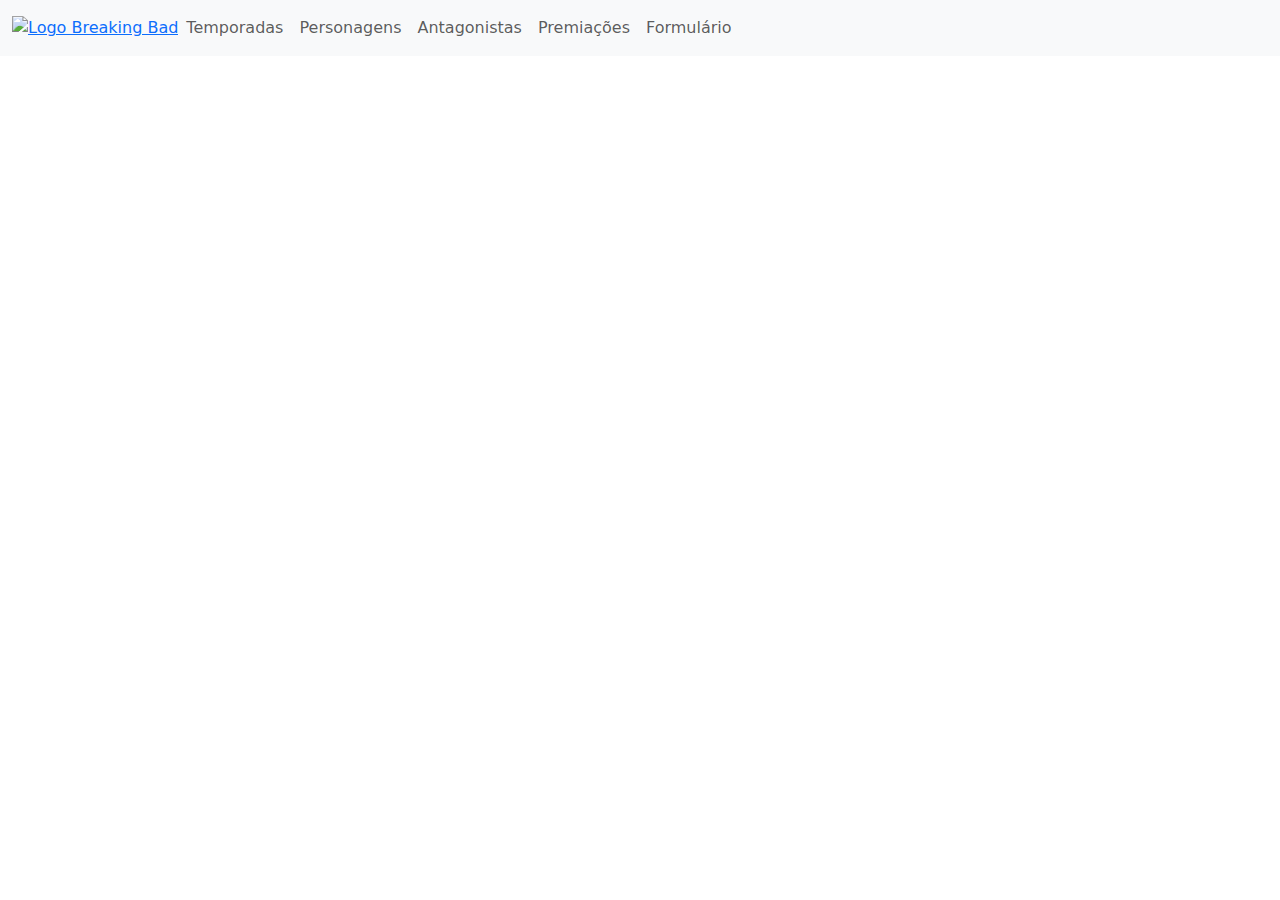
==== WebSite-BreakingBad-main/pages/antagonistas.html @ fd217ec4 "primeiro commit" ====
<!DOCTYPE html>
<html lang="PT-BR">
<head>
    <meta charset="UTF-8">
    <meta name="viewport" content="width=device-width, initial-scale=1.0">
    <link href="https://cdn.jsdelivr.net/npm/bootstrap@5.3.3/dist/css/bootstrap.min.css" rel="stylesheet" integrity="sha384-QWTKZyjpPEjISv5WaRU9OFeRpok6YctnYmDr5pNlyT2bRjXh0JMhjY6hW+ALEwIH" crossorigin="anonymous">
    <link rel="stylesheet" href="style/index.css">
    <title>Antagonista</title>
</head>
<body>
    <header>
        <nav class="navbar navbar-expand-lg bg-body-tertiary">
            <div class="container-fluid">
              <a href="index.html" target="_self"><img src="img/logo-banner-bb.png" alt="Logo Breaking Bad" class="logo"></a>
              <button class="navbar-toggler" type="button" data-bs-toggle="collapse" data-bs-target="#navbarNavAltMarkup" aria-controls="navbarNavAltMarkup" aria-expanded="false" aria-label="Toggle navigation">
                <span class="navbar-toggler-icon"></span>
              </button>
              <div class="collapse navbar-collapse" id="navbarNavAltMarkup">
                <div class="navbar-nav">
                  <a class="nav-link" aria-current="page" href="pages/temporadas.html" target="_blank">Temporadas</a>
                  <a class="nav-link" href="pages/personagens.html">Personagens</a>
                  <a class="nav-link" href="pages/antagonistas.html.">Antagonistas</a>
                  <a class="nav-link" href="pages/premiacoes.html">Premiações</a>
                  <a class="nav-link" href="pages/formulario.html">Formulário</a>
                </div>
              </div>
            </div>
          </nav>
    </header>

    <main>
       <section>
         <article>

         </article>
       </section> 
    </main>
   
    <footer>

    </footer>
</body>
</html>
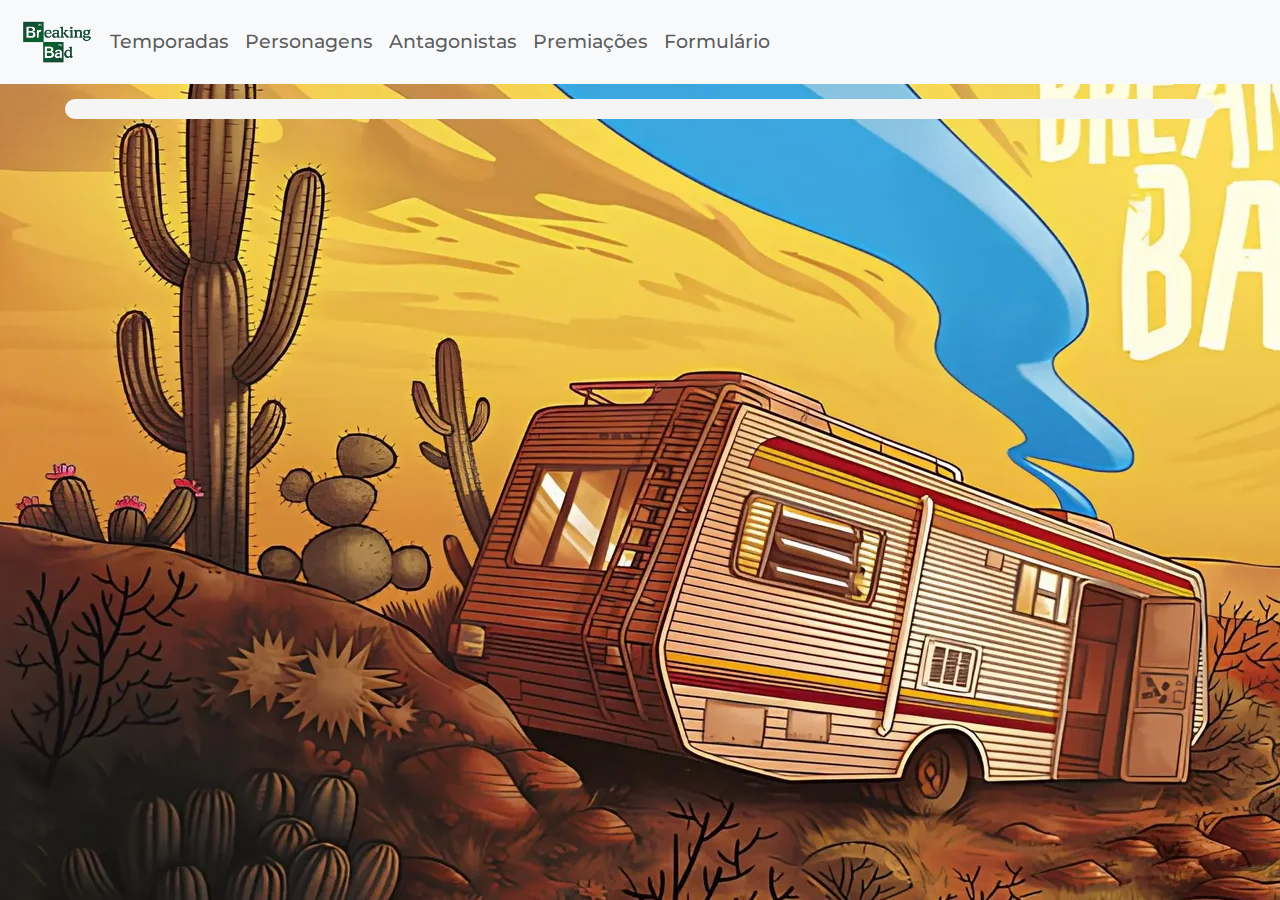
==== commit 85a03104: "refactor: alterei algumas coisas ai" ====
--- a/WebSite-BreakingBad-main/pages/antagonistas.html
+++ b/WebSite-BreakingBad-main/pages/antagonistas.html
@@ -4,24 +4,25 @@
     <meta charset="UTF-8">
     <meta name="viewport" content="width=device-width, initial-scale=1.0">
     <link href="https://cdn.jsdelivr.net/npm/bootstrap@5.3.3/dist/css/bootstrap.min.css" rel="stylesheet" integrity="sha384-QWTKZyjpPEjISv5WaRU9OFeRpok6YctnYmDr5pNlyT2bRjXh0JMhjY6hW+ALEwIH" crossorigin="anonymous">
-    <link rel="stylesheet" href="style/index.css">
+    <link rel="shortcut icon" href="../resources/favicon_io_bb/favicon-32x32.png" type="image/x-icon">
+    <link rel="stylesheet" href="../style/global.css">
     <title>Antagonista</title>
 </head>
 <body>
     <header>
         <nav class="navbar navbar-expand-lg bg-body-tertiary">
             <div class="container-fluid">
-              <a href="index.html" target="_self"><img src="img/logo-banner-bb.png" alt="Logo Breaking Bad" class="logo"></a>
+              <a href="../index.html" target="_self"><img src="../img/logo-banner-bb.png" alt="Logo Breaking Bad" class="logo"></a>
               <button class="navbar-toggler" type="button" data-bs-toggle="collapse" data-bs-target="#navbarNavAltMarkup" aria-controls="navbarNavAltMarkup" aria-expanded="false" aria-label="Toggle navigation">
                 <span class="navbar-toggler-icon"></span>
               </button>
               <div class="collapse navbar-collapse" id="navbarNavAltMarkup">
                 <div class="navbar-nav">
-                  <a class="nav-link" aria-current="page" href="pages/temporadas.html" target="_blank">Temporadas</a>
-                  <a class="nav-link" href="pages/personagens.html">Personagens</a>
-                  <a class="nav-link" href="pages/antagonistas.html.">Antagonistas</a>
-                  <a class="nav-link" href="pages/premiacoes.html">Premiações</a>
-                  <a class="nav-link" href="pages/formulario.html">Formulário</a>
+                  <a class="nav-link" aria-current="page" href="../pages/temporadas.html" target="_blank">Temporadas</a>
+                  <a class="nav-link" aria-current="page"href="../pages/personagens.html" target="_blank">Personagens</a>
+                  <a class="nav-link" aria-current="page" href="../pages/antagonistas.html" target="_self">Antagonistas</a>
+                  <a class="nav-link" aria-current="page" href="../pages/premiacoes.html" target="_blank">Premiações</a>
+                  <a class="nav-link" aria-current="page"href="../pages/formulario.html" target="_blank">Formulário</a>
                 </div>
               </div>
             </div>
--- a/WebSite-BreakingBad-main/style/global.css
+++ b/WebSite-BreakingBad-main/style/global.css
@@ -0,0 +1,43 @@
+@import url('https://fonts.googleapis.com/css2?family=Montserrat:ital,wght@0,100..900;1,100..900&display=swap');
+
+:root {
+    --fontePrimaria:"Montserrat", sans-serif;
+    --titulo: #124026;
+    --colorHeader: #595627;
+}
+
+
+* {
+    font-family: var(--fontePrimaria)
+}
+
+header > nav {
+    margin-bottom: 15px;
+    font-size: 1.2rem;
+    background-color: var(--colorHeader) !important;
+    font-weight: 500;
+}
+
+h1 {
+    color: var(--titulo);
+    font-weight: bold;
+}
+
+.logo {
+    width: 90px;
+}
+
+body {
+    background-image: url(../img/bb_bg.webp);
+    background-repeat: inherit;
+    width: 100%;
+}
+
+main {
+    background-color: whitesmoke;    
+    width: 1150px;
+    display: flex;
+    margin: auto;
+    border-radius: 10px;
+    padding: 10px;
+}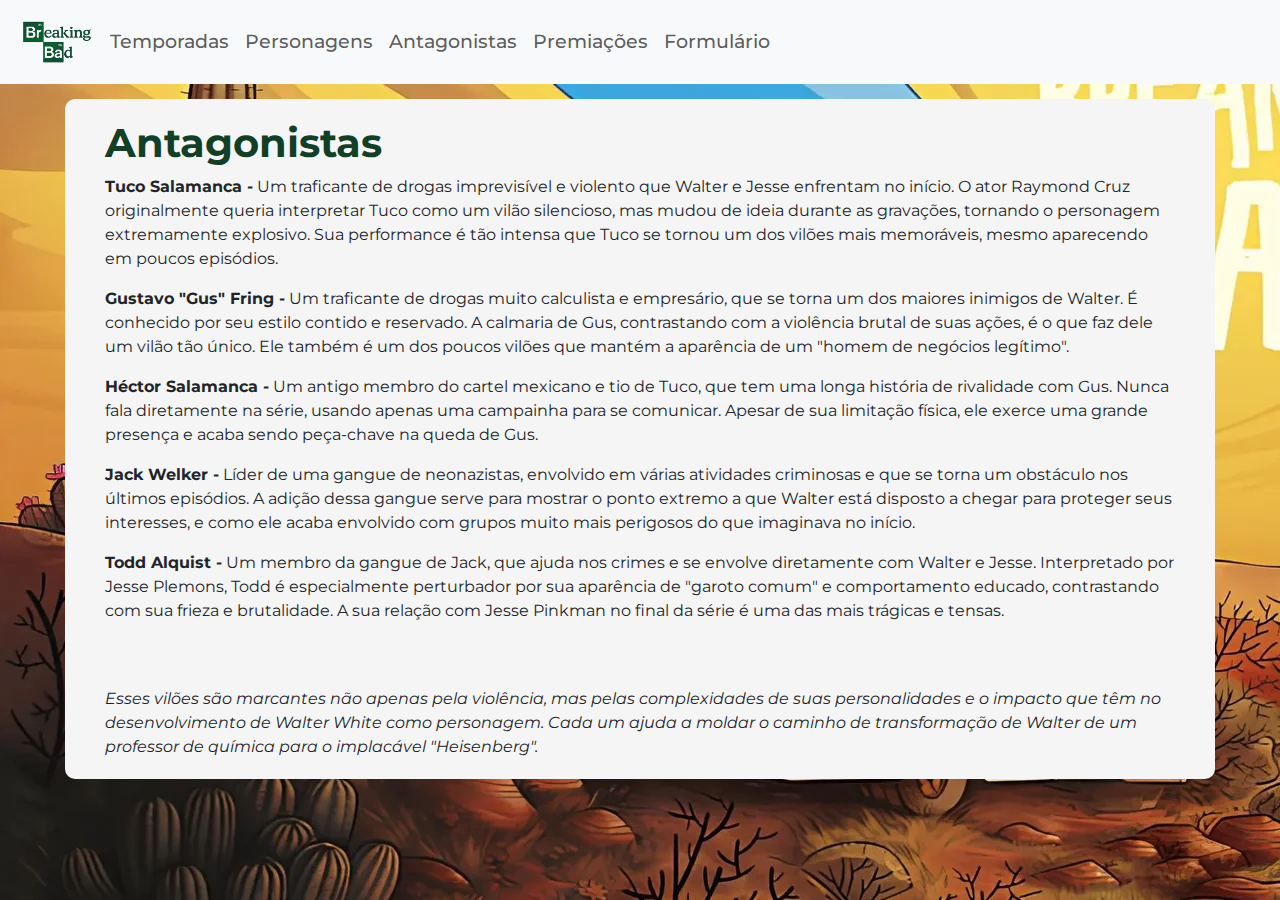
==== commit 21a2ea7b: "feat Ajustes v3" ====
--- a/WebSite-BreakingBad-main/pages/antagonistas.html
+++ b/WebSite-BreakingBad-main/pages/antagonistas.html
@@ -31,9 +31,44 @@
 
     <main>
        <section>
-         <article>
+        <article>
+          <h1>Antagonistas</h1>
+          <p><strong>Tuco Salamanca -</strong>
+            Um traficante de drogas imprevisível e violento que Walter e Jesse enfrentam no início.
+            
+            O ator Raymond Cruz originalmente queria interpretar Tuco como um vilão silencioso, mas mudou de ideia durante as gravações, tornando o personagem extremamente explosivo. Sua performance é tão intensa que Tuco se tornou um dos vilões mais memoráveis, mesmo aparecendo em poucos episódios.
+          </p>
 
-         </article>
+          <p><strong>Gustavo "Gus" Fring -</strong>
+            Um traficante de drogas muito calculista e empresário, que se torna um dos maiores inimigos de Walter.
+
+            É conhecido por seu estilo contido e reservado. A calmaria de Gus, contrastando com a violência brutal de suas ações, é o que faz dele um vilão tão único. Ele também é um dos poucos vilões que mantém a aparência de um "homem de negócios legítimo".
+          </p>
+
+          <p><strong>Héctor Salamanca -</strong>
+            Um antigo membro do cartel mexicano e tio de Tuco, que tem uma longa história de rivalidade com Gus.
+
+            Nunca fala diretamente na série, usando apenas uma campainha para se comunicar. Apesar de sua limitação física, ele exerce uma grande presença e acaba sendo peça-chave na queda de Gus.
+
+        </p>
+
+        <p><strong>Jack Welker -</strong>
+          Líder de uma gangue de neonazistas, envolvido em várias atividades criminosas e que se torna um obstáculo nos últimos episódios.
+
+          A adição dessa gangue serve para mostrar o ponto extremo a que Walter está disposto a chegar para proteger seus interesses, e como ele acaba envolvido com grupos muito mais perigosos do que imaginava no início.
+        </p>
+
+        <p><strong>Todd Alquist -</strong>
+          Um membro da gangue de Jack, que ajuda nos crimes e se envolve diretamente com Walter e Jesse.
+
+          Interpretado por Jesse Plemons, Todd é especialmente perturbador por sua aparência de "garoto comum" e comportamento educado, contrastando com sua frieza e brutalidade. A sua relação com Jesse Pinkman no final da série é uma das mais trágicas e tensas.
+        </p>
+
+        <br><br>
+        
+
+        <i>Esses vilões são marcantes não apenas pela violência, mas pelas complexidades de suas personalidades e o impacto que têm no desenvolvimento de Walter White como personagem. Cada um ajuda a moldar o caminho de transformação de Walter de um professor de química para o implacável "Heisenberg".</i>
+       </article>
        </section> 
     </main>
    
--- a/WebSite-BreakingBad-main/style/global.css
+++ b/WebSite-BreakingBad-main/style/global.css
@@ -29,15 +29,15 @@
 
 body {
     background-image: url(../img/bb_bg.webp);
-    background-repeat: inherit;
+    background-repeat: no-repeat;
+    background-attachment: fixed;
     width: 100%;
 }
 
 main {
     background-color: whitesmoke;    
     width: 1150px;
-    display: flex;
     margin: auto;
     border-radius: 10px;
-    padding: 10px;
-}+    padding: 20px 40px 20px 40px;
+}
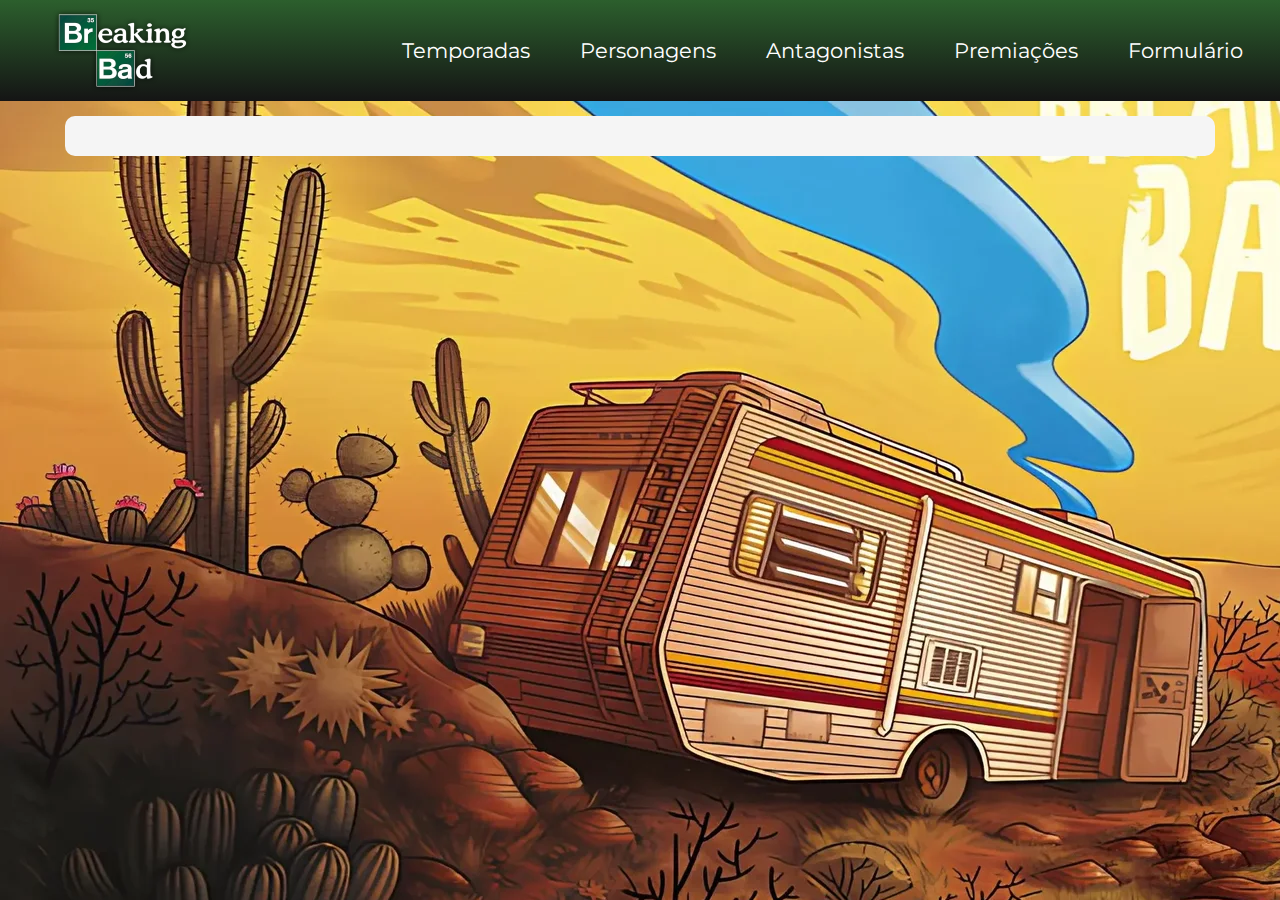
==== commit 65f67d56: "teste" ====
--- a/WebSite-BreakingBad-main/pages/antagonistas.html
+++ b/WebSite-BreakingBad-main/pages/antagonistas.html
@@ -11,64 +11,24 @@
 <body>
     <header>
         <nav class="navbar navbar-expand-lg bg-body-tertiary">
-            <div class="container-fluid">
-              <a href="../index.html" target="_self"><img src="../img/logo-banner-bb.png" alt="Logo Breaking Bad" class="logo"></a>
-              <button class="navbar-toggler" type="button" data-bs-toggle="collapse" data-bs-target="#navbarNavAltMarkup" aria-controls="navbarNavAltMarkup" aria-expanded="false" aria-label="Toggle navigation">
-                <span class="navbar-toggler-icon"></span>
-              </button>
-              <div class="collapse navbar-collapse" id="navbarNavAltMarkup">
-                <div class="navbar-nav">
-                  <a class="nav-link" aria-current="page" href="../pages/temporadas.html" target="_blank">Temporadas</a>
-                  <a class="nav-link" aria-current="page"href="../pages/personagens.html" target="_blank">Personagens</a>
-                  <a class="nav-link" aria-current="page" href="../pages/antagonistas.html" target="_self">Antagonistas</a>
-                  <a class="nav-link" aria-current="page" href="../pages/premiacoes.html" target="_blank">Premiações</a>
-                  <a class="nav-link" aria-current="page"href="../pages/formulario.html" target="_blank">Formulário</a>
-                </div>
+          <div class="container-fluid">
+            <a href="../index.html" target="_self"><img src="../img/logo-bb.webp" alt="Logo Breaking Bad" class="logo"></a>
+              <div class="navbar-nav">
+                <a class="link" aria-current="page" href="temporadas.html" target="_blank">Temporadas</a>
+                <a class="link" href="personagens.html" target="_blank">Personagens</a>
+                <a class="link" href="antagonistas.html" target="_self">Antagonistas</a>
+                <a class="link" href="premiacoes.html" target="_blank">Premiações</a>
+                <a class="link" href="formulario.html" target="_blank">Formulário</a>
               </div>
-            </div>
-          </nav>
+          </div>
+        </nav>  
     </header>
 
     <main>
        <section>
-        <article>
-          <h1>Antagonistas</h1>
-          <p><strong>Tuco Salamanca -</strong>
-            Um traficante de drogas imprevisível e violento que Walter e Jesse enfrentam no início.
-            
-            O ator Raymond Cruz originalmente queria interpretar Tuco como um vilão silencioso, mas mudou de ideia durante as gravações, tornando o personagem extremamente explosivo. Sua performance é tão intensa que Tuco se tornou um dos vilões mais memoráveis, mesmo aparecendo em poucos episódios.
-          </p>
+         <article>
 
-          <p><strong>Gustavo "Gus" Fring -</strong>
-            Um traficante de drogas muito calculista e empresário, que se torna um dos maiores inimigos de Walter.
-
-            É conhecido por seu estilo contido e reservado. A calmaria de Gus, contrastando com a violência brutal de suas ações, é o que faz dele um vilão tão único. Ele também é um dos poucos vilões que mantém a aparência de um "homem de negócios legítimo".
-          </p>
-
-          <p><strong>Héctor Salamanca -</strong>
-            Um antigo membro do cartel mexicano e tio de Tuco, que tem uma longa história de rivalidade com Gus.
-
-            Nunca fala diretamente na série, usando apenas uma campainha para se comunicar. Apesar de sua limitação física, ele exerce uma grande presença e acaba sendo peça-chave na queda de Gus.
-
-        </p>
-
-        <p><strong>Jack Welker -</strong>
-          Líder de uma gangue de neonazistas, envolvido em várias atividades criminosas e que se torna um obstáculo nos últimos episódios.
-
-          A adição dessa gangue serve para mostrar o ponto extremo a que Walter está disposto a chegar para proteger seus interesses, e como ele acaba envolvido com grupos muito mais perigosos do que imaginava no início.
-        </p>
-
-        <p><strong>Todd Alquist -</strong>
-          Um membro da gangue de Jack, que ajuda nos crimes e se envolve diretamente com Walter e Jesse.
-
-          Interpretado por Jesse Plemons, Todd é especialmente perturbador por sua aparência de "garoto comum" e comportamento educado, contrastando com sua frieza e brutalidade. A sua relação com Jesse Pinkman no final da série é uma das mais trágicas e tensas.
-        </p>
-
-        <br><br>
-        
-
-        <i>Esses vilões são marcantes não apenas pela violência, mas pelas complexidades de suas personalidades e o impacto que têm no desenvolvimento de Walter White como personagem. Cada um ajuda a moldar o caminho de transformação de Walter de um professor de química para o implacável "Heisenberg".</i>
-       </article>
+         </article>
        </section> 
     </main>
    
--- a/WebSite-BreakingBad-main/style/global.css
+++ b/WebSite-BreakingBad-main/style/global.css
@@ -3,7 +3,9 @@
 :root {
     --fontePrimaria:"Montserrat", sans-serif;
     --titulo: #124026;
-    --colorHeader: #595627;
+    --colorHeader: #f0e224;
+    --header: #2C5F2D;
+    --text: black;
 }
 
 
@@ -14,8 +16,40 @@
 header > nav {
     margin-bottom: 15px;
     font-size: 1.2rem;
-    background-color: var(--colorHeader) !important;
     font-weight: 500;
+}
+
+.navbar {
+    background-image: linear-gradient(var(--header), rgba(0, 0, 0, 0.918)) !important;
+}
+
+.navbar-nav .link {
+    color: white;
+    font-size: 1.3rem;
+    position: relative;
+    font-weight: normal;
+
+    position: relative;
+    display: inline-block;
+    text-decoration: none;
+
+    margin: 25px;
+ }
+
+.link::after {
+    content: '';
+    position: absolute;
+    width: 0;
+    height: 4px;
+    background-color: white; 
+    left: 0;
+    bottom: -2px;
+    transition: all 0.6s ease; 
+    border-radius: 4px;
+}
+
+.link:hover::after {
+    width: 100%;
 }
 
 h1 {
@@ -24,8 +58,12 @@
 }
 
 .logo {
-    width: 90px;
+    width: 250px;
+    height: 85px;
+    padding-left: 40px;
 }
+
+
 
 body {
     background-image: url(../img/bb_bg.webp);
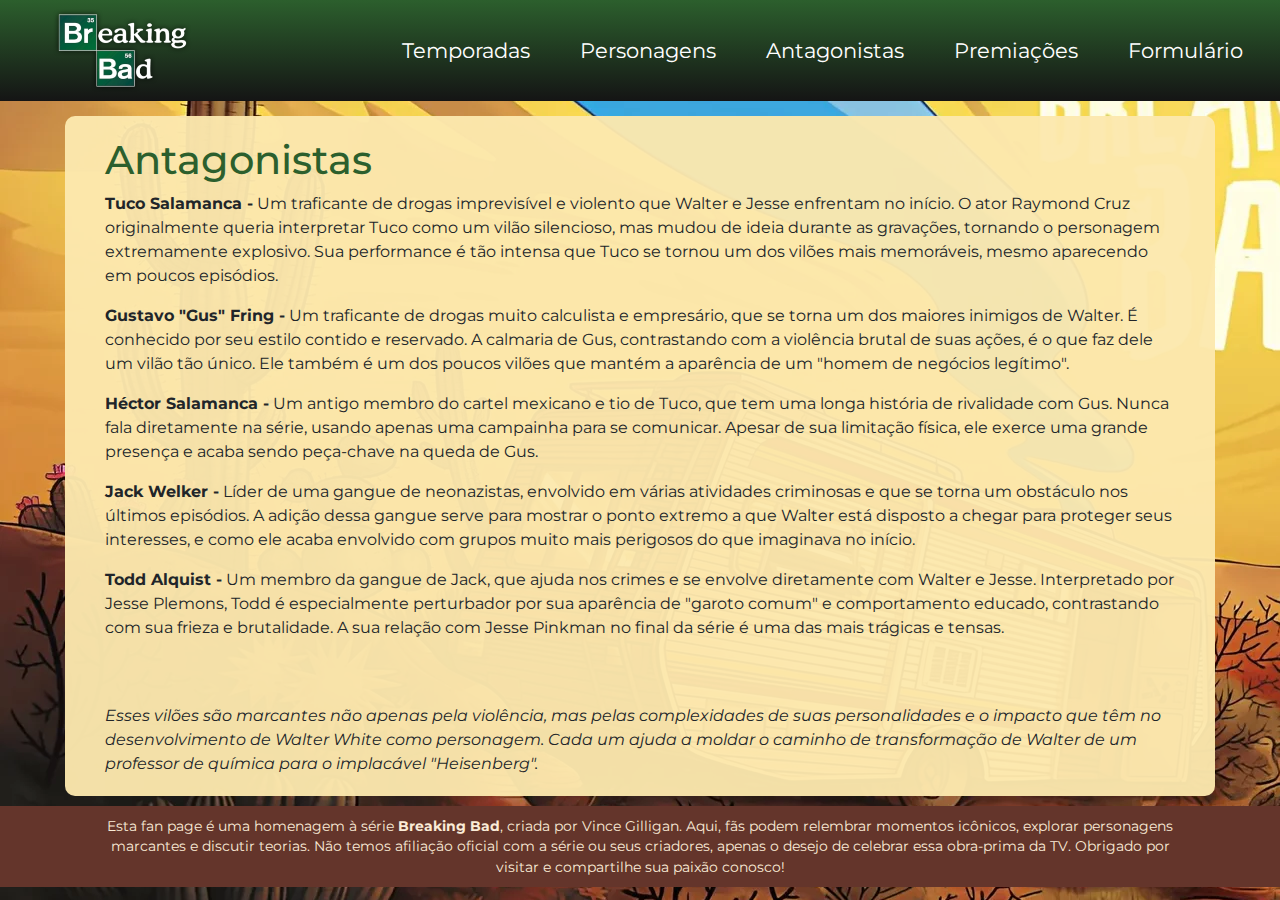
==== commit 1b7b49a4: "feat: feito algumas alteracoes em personagens revise" ====
--- a/WebSite-BreakingBad-main/pages/antagonistas.html
+++ b/WebSite-BreakingBad-main/pages/antagonistas.html
@@ -9,31 +9,70 @@
     <title>Antagonista</title>
 </head>
 <body>
-    <header>
-        <nav class="navbar navbar-expand-lg bg-body-tertiary">
-          <div class="container-fluid">
-            <a href="../index.html" target="_self"><img src="../img/logo-bb.webp" alt="Logo Breaking Bad" class="logo"></a>
-              <div class="navbar-nav">
-                <a class="link" aria-current="page" href="temporadas.html" target="_blank">Temporadas</a>
-                <a class="link" href="personagens.html" target="_blank">Personagens</a>
-                <a class="link" href="antagonistas.html" target="_self">Antagonistas</a>
-                <a class="link" href="premiacoes.html" target="_blank">Premiações</a>
-                <a class="link" href="formulario.html" target="_blank">Formulário</a>
-              </div>
+  <header>
+    <nav class="navbar navbar-expand-lg bg-body-tertiary">
+      <div class="container-fluid">
+        <a href="../index.html" target="_self"><img src="../img/logo-bb.webp" alt="Logo Breaking Bad" class="logo"></a>
+          <div class="navbar-nav">
+            <a class="link" aria-current="page" href="temporadas.html" target="_self">Temporadas</a>
+            <a class="link" href="personagens.html" target="_self">Personagens</a>
+            <a class="link" href="antagonistas.html" target="_self">Antagonistas</a>
+            <a class="link" href="premiacoes.html" target="_self">Premiações</a>
+            <a class="link" href="formulario.html" target="_blank">Formulário</a>
           </div>
-        </nav>  
-    </header>
+      </div>
+    </nav>  
+  </header>
 
     <main>
        <section>
-         <article>
+        <article>
+          <h1>Antagonistas</h1>
+          <p><strong>Tuco Salamanca -</strong>
+            Um traficante de drogas imprevisível e violento que Walter e Jesse enfrentam no início.
+            
+            O ator Raymond Cruz originalmente queria interpretar Tuco como um vilão silencioso, mas mudou de ideia durante as gravações, tornando o personagem extremamente explosivo. Sua performance é tão intensa que Tuco se tornou um dos vilões mais memoráveis, mesmo aparecendo em poucos episódios.
+          </p>
 
-         </article>
+          <p><strong>Gustavo "Gus" Fring -</strong>
+            Um traficante de drogas muito calculista e empresário, que se torna um dos maiores inimigos de Walter.
+
+            É conhecido por seu estilo contido e reservado. A calmaria de Gus, contrastando com a violência brutal de suas ações, é o que faz dele um vilão tão único. Ele também é um dos poucos vilões que mantém a aparência de um "homem de negócios legítimo".
+          </p>
+
+          <p><strong>Héctor Salamanca -</strong>
+            Um antigo membro do cartel mexicano e tio de Tuco, que tem uma longa história de rivalidade com Gus.
+
+            Nunca fala diretamente na série, usando apenas uma campainha para se comunicar. Apesar de sua limitação física, ele exerce uma grande presença e acaba sendo peça-chave na queda de Gus.
+
+        </p>
+
+        <p><strong>Jack Welker -</strong>
+          Líder de uma gangue de neonazistas, envolvido em várias atividades criminosas e que se torna um obstáculo nos últimos episódios.
+
+          A adição dessa gangue serve para mostrar o ponto extremo a que Walter está disposto a chegar para proteger seus interesses, e como ele acaba envolvido com grupos muito mais perigosos do que imaginava no início.
+        </p>
+
+        <p><strong>Todd Alquist -</strong>
+          Um membro da gangue de Jack, que ajuda nos crimes e se envolve diretamente com Walter e Jesse.
+
+          Interpretado por Jesse Plemons, Todd é especialmente perturbador por sua aparência de "garoto comum" e comportamento educado, contrastando com sua frieza e brutalidade. A sua relação com Jesse Pinkman no final da série é uma das mais trágicas e tensas.
+        </p>
+
+        <br><br>
+        
+
+        <i>Esses vilões são marcantes não apenas pela violência, mas pelas complexidades de suas personalidades e o impacto que têm no desenvolvimento de Walter White como personagem. Cada um ajuda a moldar o caminho de transformação de Walter de um professor de química para o implacável "Heisenberg".</i>
+       </article>
        </section> 
     </main>
    
     <footer>
-
-    </footer>
+      <div class="container-footer">
+         <p>
+           Esta fan page é uma homenagem à série <strong>Breaking Bad</strong>, criada por Vince Gilligan. Aqui, fãs podem relembrar momentos icônicos, explorar personagens marcantes e discutir teorias. Não temos afiliação oficial com a série ou seus criadores, apenas o desejo de celebrar essa obra-prima da TV. Obrigado por visitar e compartilhe sua paixão conosco!
+         </p>
+      </div>
+   </footer>
 </body>
 </html>--- a/WebSite-BreakingBad-main/style/global.css
+++ b/WebSite-BreakingBad-main/style/global.css
@@ -6,10 +6,13 @@
     --colorHeader: #f0e224;
     --header: #2C5F2D;
     --text: black;
+    --footer: #64352b;
 }
 
 
 * {
+    margin: 0;
+    padding: 0;
     font-family: var(--fontePrimaria)
 }
 
@@ -53,8 +56,8 @@
 }
 
 h1 {
-    color: var(--titulo);
-    font-weight: bold;
+    color: var(--header);
+    font-weight: 500;
 }
 
 .logo {
@@ -73,9 +76,23 @@
 }
 
 main {
-    background-color: whitesmoke;    
+    background-color: #fce8aef5;    
     width: 1150px;
     margin: auto;
     border-radius: 10px;
     padding: 20px 40px 20px 40px;
 }
+
+.container-footer > p{
+    margin: 0;
+    font-size: 0.85em;
+    padding: 10px 100px;
+    text-align: center;
+    color: antiquewhite;
+}
+
+footer {
+    margin-top: 10px;
+    background-color: var(--footer);   
+}
+
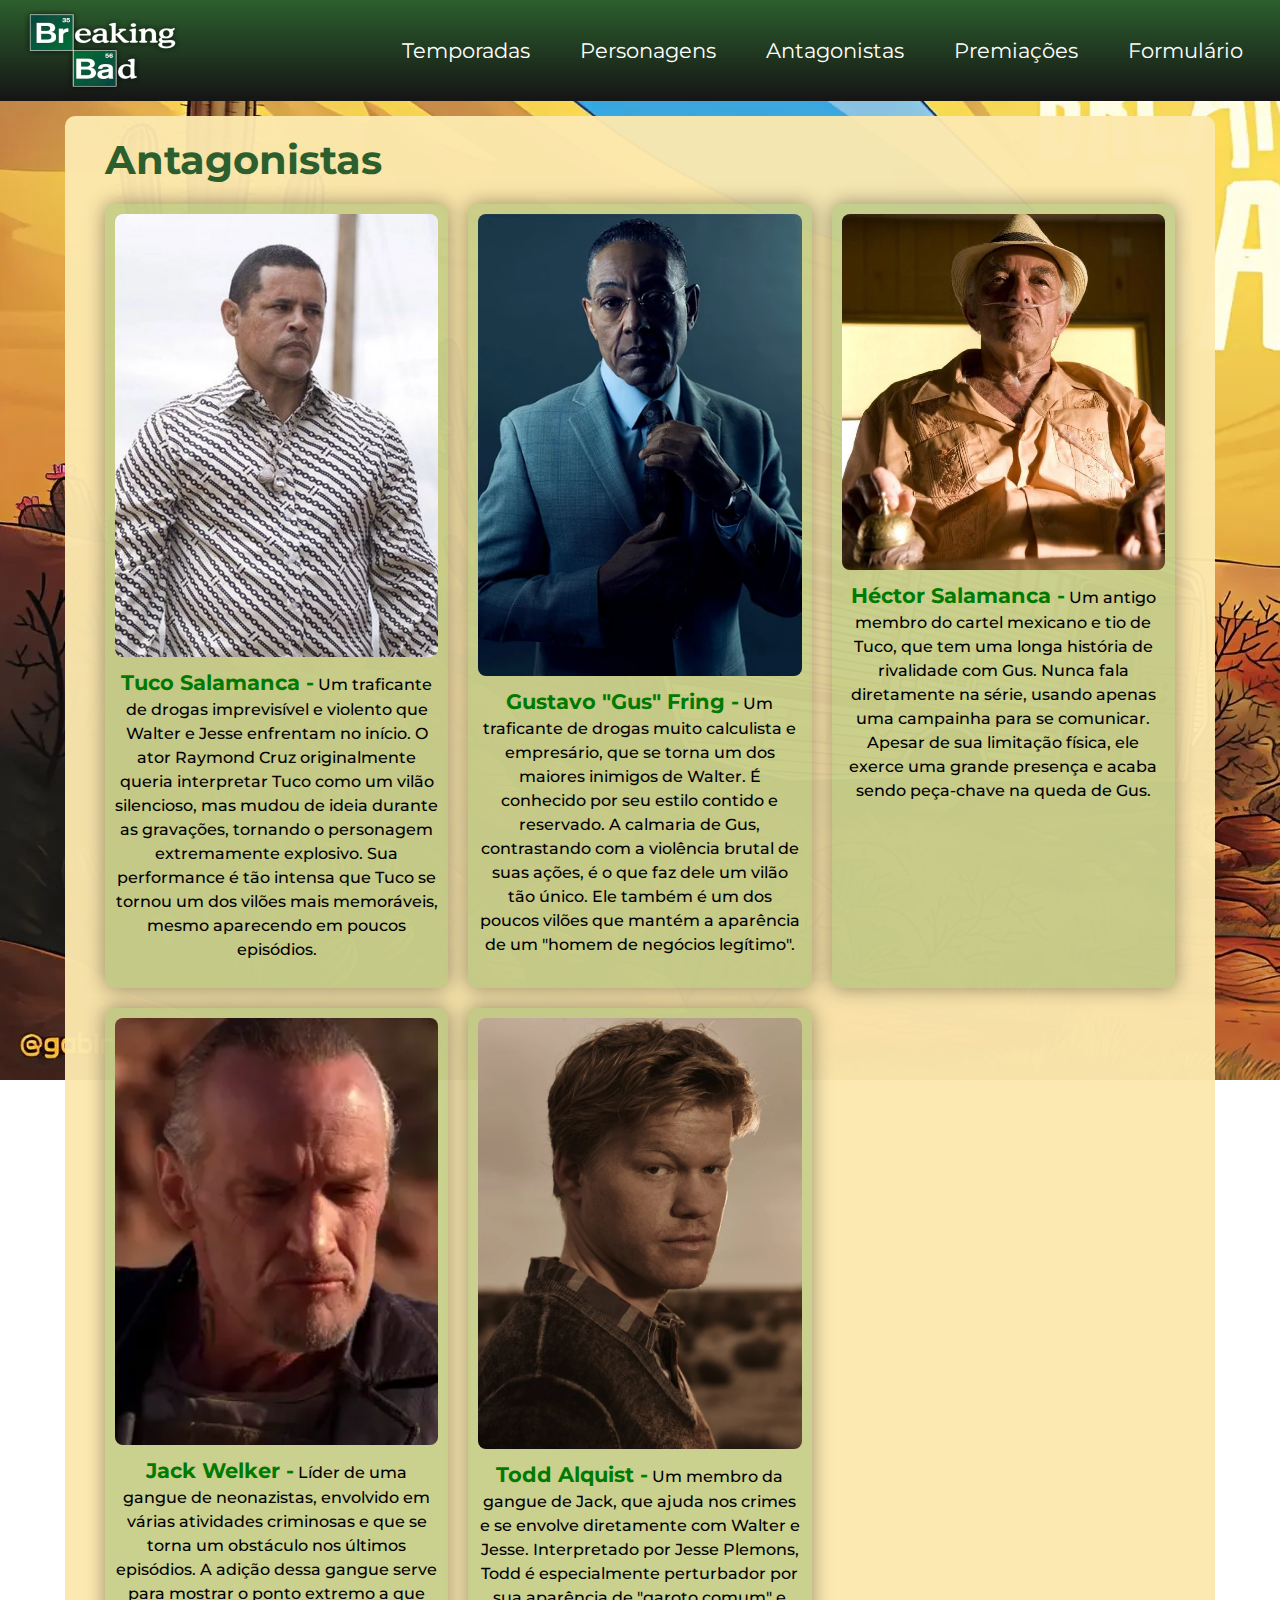
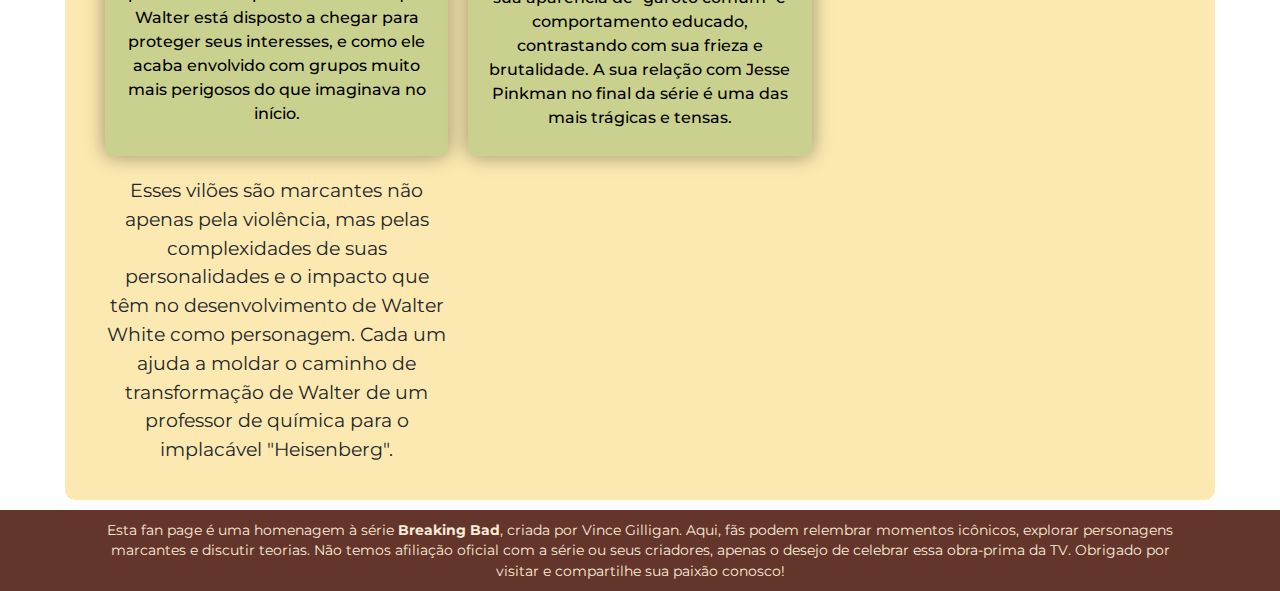
==== commit 6fa4beb0: "feat Updates v4" ====
--- a/WebSite-BreakingBad-main/pages/antagonistas.html
+++ b/WebSite-BreakingBad-main/pages/antagonistas.html
@@ -6,6 +6,8 @@
     <link href="https://cdn.jsdelivr.net/npm/bootstrap@5.3.3/dist/css/bootstrap.min.css" rel="stylesheet" integrity="sha384-QWTKZyjpPEjISv5WaRU9OFeRpok6YctnYmDr5pNlyT2bRjXh0JMhjY6hW+ALEwIH" crossorigin="anonymous">
     <link rel="shortcut icon" href="../resources/favicon_io_bb/favicon-32x32.png" type="image/x-icon">
     <link rel="stylesheet" href="../style/global.css">
+    <link rel="stylesheet" href="../style/personagens.css">
+    <link rel="stylesheet" href="../style/antagonists.css">
     <title>Antagonista</title>
 </head>
 <body>
@@ -26,43 +28,61 @@
 
     <main>
        <section>
-        <article>
-          <h1>Antagonistas</h1>
+        <h1>Antagonistas</h1>
+
+        <article class="character-gallery">
+          <div class="img-characters">
+          <img src="../resources/antagonists/tuco_salamanca.webp" alt="imagem do antagonista Tuco salamanca">
           <p><strong>Tuco Salamanca -</strong>
             Um traficante de drogas imprevisível e violento que Walter e Jesse enfrentam no início.
             
             O ator Raymond Cruz originalmente queria interpretar Tuco como um vilão silencioso, mas mudou de ideia durante as gravações, tornando o personagem extremamente explosivo. Sua performance é tão intensa que Tuco se tornou um dos vilões mais memoráveis, mesmo aparecendo em poucos episódios.
           </p>
+          </div>
+          
 
+          <div class="img-characters">
+            <img src="../resources/antagonists/gus_frig.webp" alt="imagem do antagonista Gus Fring">
           <p><strong>Gustavo "Gus" Fring -</strong>
             Um traficante de drogas muito calculista e empresário, que se torna um dos maiores inimigos de Walter.
 
             É conhecido por seu estilo contido e reservado. A calmaria de Gus, contrastando com a violência brutal de suas ações, é o que faz dele um vilão tão único. Ele também é um dos poucos vilões que mantém a aparência de um "homem de negócios legítimo".
           </p>
+        </div>
 
+
+          <div class="img-characters">
+          <img src="../resources/antagonists/tio_salamanca.webp" alt="imagem do antagonista Tio Salamanca">
           <p><strong>Héctor Salamanca -</strong>
             Um antigo membro do cartel mexicano e tio de Tuco, que tem uma longa história de rivalidade com Gus.
 
             Nunca fala diretamente na série, usando apenas uma campainha para se comunicar. Apesar de sua limitação física, ele exerce uma grande presença e acaba sendo peça-chave na queda de Gus.
+          </p>
+          </div>
 
-        </p>
-
+          <div class="img-characters">
+            <img src="../resources/antagonists/jack_welker.webp" alt="imagem do antagonista Jack Welker">
         <p><strong>Jack Welker -</strong>
           Líder de uma gangue de neonazistas, envolvido em várias atividades criminosas e que se torna um obstáculo nos últimos episódios.
 
           A adição dessa gangue serve para mostrar o ponto extremo a que Walter está disposto a chegar para proteger seus interesses, e como ele acaba envolvido com grupos muito mais perigosos do que imaginava no início.
         </p>
+      </div>
 
+
+        <div class="img-characters">
+        <img src="../resources/antagonists/todd_alquist.webp" alt="imagem do antagonista Todd Alquist">
         <p><strong>Todd Alquist -</strong>
           Um membro da gangue de Jack, que ajuda nos crimes e se envolve diretamente com Walter e Jesse.
 
           Interpretado por Jesse Plemons, Todd é especialmente perturbador por sua aparência de "garoto comum" e comportamento educado, contrastando com sua frieza e brutalidade. A sua relação com Jesse Pinkman no final da série é uma das mais trágicas e tensas.
         </p>
-
-        <br><br>
+        </div>
         
-
-        <i>Esses vilões são marcantes não apenas pela violência, mas pelas complexidades de suas personalidades e o impacto que têm no desenvolvimento de Walter White como personagem. Cada um ajuda a moldar o caminho de transformação de Walter de um professor de química para o implacável "Heisenberg".</i>
+        <br>
+        <div class="enfase">
+        <p>Esses vilões são marcantes não apenas pela violência, mas pelas complexidades de suas personalidades e o impacto que têm no desenvolvimento de Walter White como personagem. Cada um ajuda a moldar o caminho de transformação de Walter de um professor de química para o implacável "Heisenberg".</p>
+        </div>
        </article>
        </section> 
     </main>
--- a/WebSite-BreakingBad-main/style/global.css
+++ b/WebSite-BreakingBad-main/style/global.css
@@ -14,6 +14,10 @@
     margin: 0;
     padding: 0;
     font-family: var(--fontePrimaria)
+}
+
+p {
+    font-size: 1.2em;
 }
 
 header > nav {
@@ -57,16 +61,14 @@
 
 h1 {
     color: var(--header);
-    font-weight: 500;
+    font-weight: 700;
 }
 
 .logo {
     width: 250px;
     height: 85px;
-    padding-left: 40px;
+    padding-left: 10px;
 }
-
-
 
 body {
     background-image: url(../img/bb_bg.webp);
--- a/WebSite-BreakingBad-main/style/personagens.css
+++ b/WebSite-BreakingBad-main/style/personagens.css
@@ -0,0 +1,43 @@
+section > h1 {
+    margin-bottom: 20px;
+}
+
+.character-gallery {
+    display: grid;
+    grid-template-columns: repeat(3, 1fr); /* 3 colunas */
+    gap: 20px; /* Espaçamento entre os itens */
+    text-align: center;
+}
+
+.img-characters {
+    background-color:#3486243f; /* Cor de fundo */
+    padding: 10px;
+    border-radius: 8px; /* Bordas arredondadas */
+    box-shadow: 0px 0px 20px rgba(0, 0, 0, 0.397);
+}
+
+.img-characters > img { 
+    width: 100%;
+    height: auto;
+    border-radius: 8px;
+}
+
+.img-characters > p > strong {
+    font-size: 1.3rem;
+    color: rgb(1, 122, 1);
+    font-weight: 700 ;
+}
+
+.img-characters > p {
+    margin-top: 10px;
+    font-size: 1em;
+    color: rgb(0, 0, 0);
+    font-weight: 500;
+    text-align: center;
+}
+
+/* Centralizar o último card */
+.character-gallery > .img-characters:last-child {
+    grid-column: 2 / 3; /* Posiciona o último card na segunda coluna */
+    justify-self: center; /* Centraliza o card */
+}--- a/WebSite-BreakingBad-main/style/antagonists.css
+++ b/WebSite-BreakingBad-main/style/antagonists.css
@@ -0,0 +1,6 @@
+.enfase > p{
+    text-align: center;
+    display: flex;
+    justify-content: center;
+    align-items: center;
+}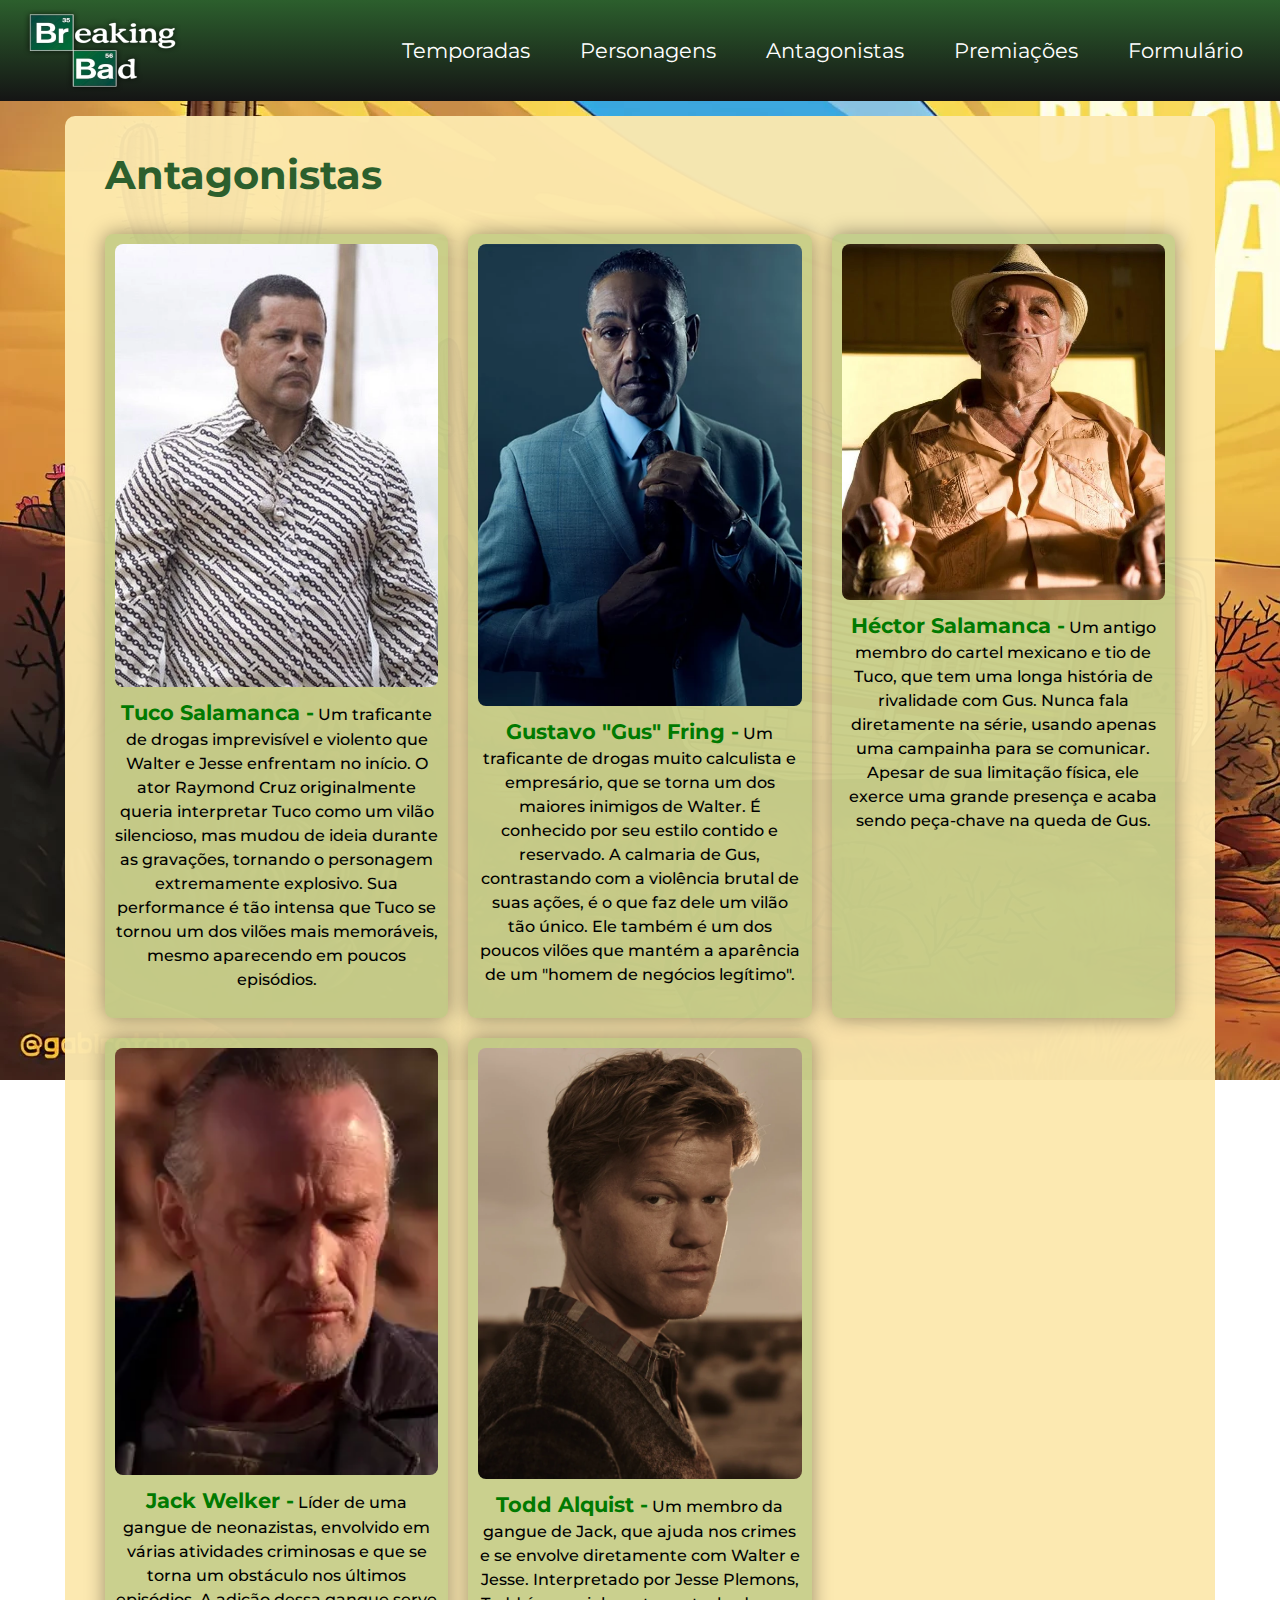
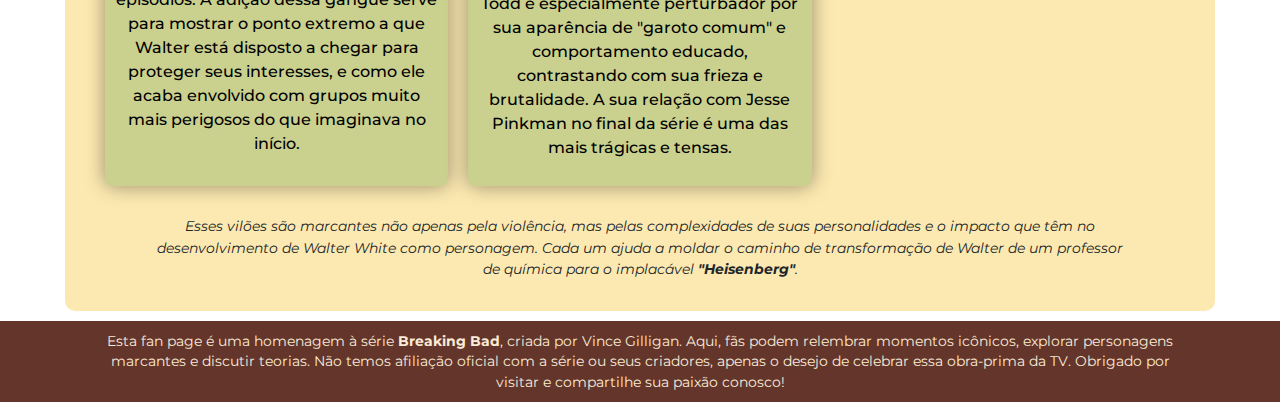
==== commit 1297369a: "fix: finalizado" ====
--- a/WebSite-BreakingBad-main/pages/antagonistas.html
+++ b/WebSite-BreakingBad-main/pages/antagonistas.html
@@ -71,19 +71,19 @@
 
 
         <div class="img-characters">
-        <img src="../resources/antagonists/todd_alquist.webp" alt="imagem do antagonista Todd Alquist">
-        <p><strong>Todd Alquist -</strong>
-          Um membro da gangue de Jack, que ajuda nos crimes e se envolve diretamente com Walter e Jesse.
+          <img src="../resources/antagonists/todd_alquist.webp" alt="imagem do antagonista Todd Alquist">
+          <p><strong>Todd Alquist -</strong>
+            Um membro da gangue de Jack, que ajuda nos crimes e se envolve diretamente com Walter e Jesse.
 
-          Interpretado por Jesse Plemons, Todd é especialmente perturbador por sua aparência de "garoto comum" e comportamento educado, contrastando com sua frieza e brutalidade. A sua relação com Jesse Pinkman no final da série é uma das mais trágicas e tensas.
-        </p>
+            Interpretado por Jesse Plemons, Todd é especialmente perturbador por sua aparência de "garoto comum" e comportamento educado, contrastando com sua frieza e brutalidade. A sua relação com Jesse Pinkman no final da série é uma das mais trágicas e tensas.
+          </p>
         </div>
-        
-        <br>
+        </article>
+
         <div class="enfase">
-        <p>Esses vilões são marcantes não apenas pela violência, mas pelas complexidades de suas personalidades e o impacto que têm no desenvolvimento de Walter White como personagem. Cada um ajuda a moldar o caminho de transformação de Walter de um professor de química para o implacável "Heisenberg".</p>
+          <i>Esses vilões são marcantes não apenas pela violência, mas pelas complexidades de suas personalidades e o impacto que têm no desenvolvimento de Walter White como personagem. Cada um ajuda a moldar o caminho de transformação de Walter de um professor de química para o implacável <strong>"Heisenberg"</strong>.</i>
         </div>
-       </article>
+       
        </section> 
     </main>
    
--- a/WebSite-BreakingBad-main/style/global.css
+++ b/WebSite-BreakingBad-main/style/global.css
@@ -62,6 +62,8 @@
 h1 {
     color: var(--header);
     font-weight: 700;
+    padding-top: 15px;
+    padding-bottom: 15px;
 }
 
 .logo {
--- a/WebSite-BreakingBad-main/style/antagonists.css
+++ b/WebSite-BreakingBad-main/style/antagonists.css
@@ -1,6 +1,16 @@
-.enfase > p{
+article {
+    margin-bottom: 30px;
+
+}
+.enfase {
+    display: flex;
+    align-items: center;
+    justify-content: center;
+    margin-bottom: 10px;
+    padding-left: 50px;
+    padding-right: 50px;
+}
+.enfase > i {
     text-align: center;
-    display: flex;
-    justify-content: center;
-    align-items: center;
+    font-size: 0.9em;
 }